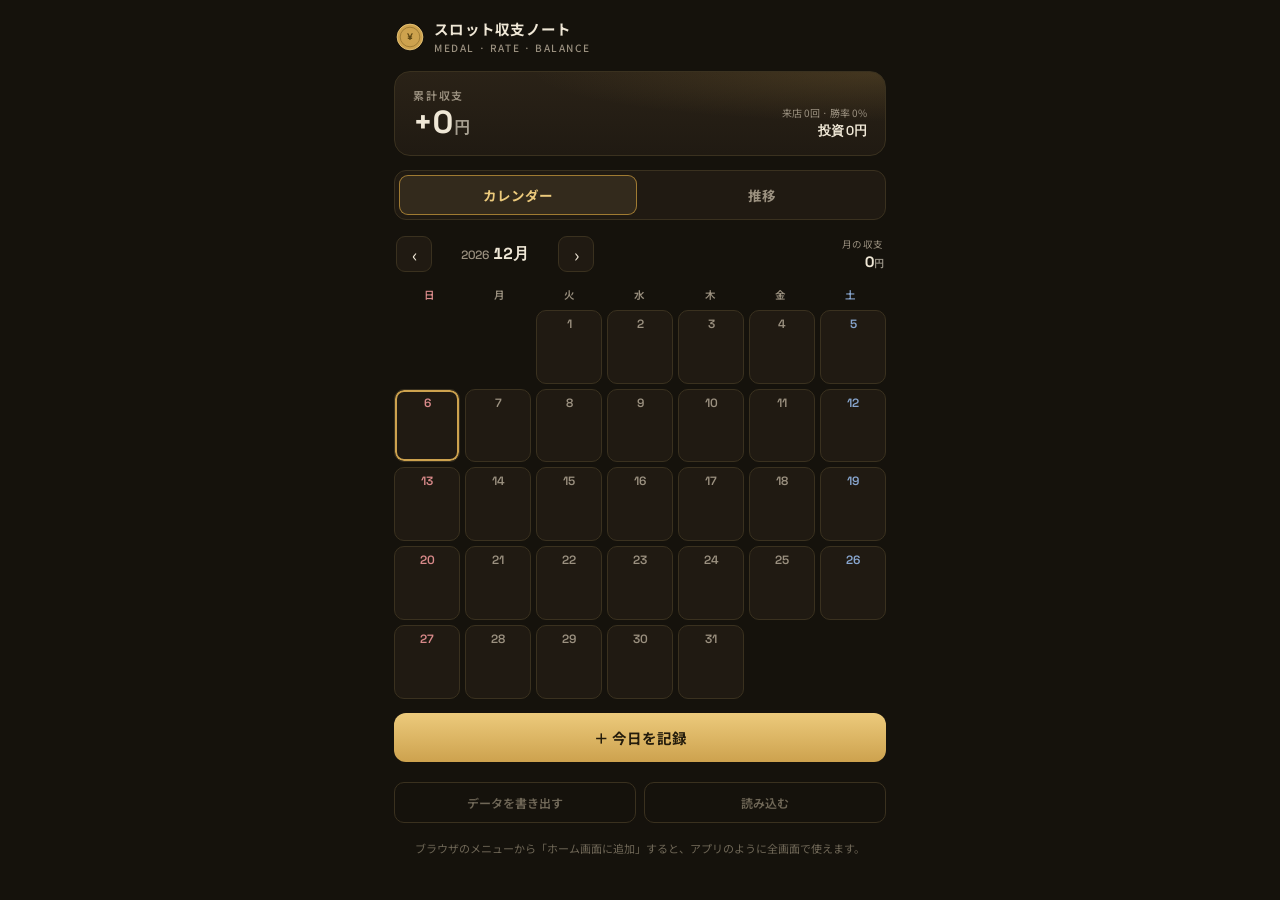
==== index.html @ 26d1fe2f "Rename slot-shushi.html to index.html" ====
<!DOCTYPE html>
<html lang="ja">
<head>
<meta charset="UTF-8">
<meta name="viewport" content="width=device-width, initial-scale=1, viewport-fit=cover">
<meta name="theme-color" content="#15120c">
<meta name="apple-mobile-web-app-capable" content="yes">
<meta name="mobile-web-app-capable" content="yes">
<meta name="apple-mobile-web-app-status-bar-style" content="black-translucent">
<meta name="apple-mobile-web-app-title" content="収支ノート">
<title>スロット収支ノート</title>
<link rel="apple-touch-icon" href="data:image/svg+xml,%3Csvg xmlns='http://www.w3.org/2000/svg' viewBox='0 0 100 100'%3E%3Crect width='100' height='100' rx='22' fill='%2315120c'/%3E%3Ccircle cx='50' cy='50' r='30' fill='%23cda24e' stroke='%23ecca7c' stroke-width='3'/%3E%3Ctext x='50' y='52' text-anchor='middle' dominant-baseline='central' font-family='sans-serif' font-size='30' font-weight='700' fill='%235e4715'%3E%C2%A5%3C/text%3E%3C/svg%3E">
<link rel="manifest" href="data:application/manifest+json,%7B%22name%22%3A%22%E3%82%B9%E3%83%AD%E3%83%83%E3%83%88%E5%8F%8E%E6%94%AF%E3%83%8E%E3%83%BC%E3%83%88%22%2C%22short_name%22%3A%22%E5%8F%8E%E6%94%AF%E3%83%8E%E3%83%BC%E3%83%88%22%2C%22display%22%3A%22standalone%22%2C%22background_color%22%3A%22%2315120c%22%2C%22theme_color%22%3A%22%2315120c%22%2C%22start_url%22%3A%22.%22%7D">
<style>
@import url('https://fonts.googleapis.com/css2?family=Space+Grotesk:wght@400;500;600;700&family=Noto+Sans+JP:wght@400;500;700&display=swap');

*{ box-sizing:border-box; -webkit-tap-highlight-color:transparent; }
:root{
  --bg:#15120c; --panel:#201a12; --panel2:#2a2217; --raised:#332a1c;
  --gold:#cda24e; --gold-bri:#ecca7c; --gold-deep:#a07b32;
  --ink:#efe7d6; --ink-dim:#9b9180; --ink-faint:#6f6757;
  --plus:#73c79b; --plus-bg:rgba(115,199,155,0.13);
  --minus:#e3737e; --minus-bg:rgba(227,115,126,0.12);
  --line:#3a311f;
}
html,body{ margin:0; padding:0; background:var(--bg); }
body{
  color:var(--ink);
  font-family:'Noto Sans JP','Space Grotesk',system-ui,-apple-system,sans-serif;
  -webkit-font-smoothing:antialiased; min-height:100vh;
  min-height:100dvh; overflow-x:hidden;
}
.num{ font-family:'Space Grotesk',system-ui,sans-serif; font-variant-numeric:tabular-nums; letter-spacing:-0.01em; }
.wrap{
  max-width:520px; margin:0 auto;
  padding:calc(18px + env(safe-area-inset-top)) 14px calc(40px + env(safe-area-inset-bottom));
}
.is-plus{ color:var(--plus); } .is-minus{ color:var(--minus); } .is-flat{ color:var(--ink); }
button{ font-family:inherit; }

.head{ display:flex; align-items:center; gap:10px; margin-bottom:16px; padding:0 2px; }
.coin{ width:28px; height:28px; flex:none; }
.title{ font-size:14.5px; font-weight:700; letter-spacing:0.02em; }
.title small{ display:block; font-size:10px; font-weight:500; color:var(--ink-dim); letter-spacing:0.16em; margin-top:1px; }

.warn{ background:var(--minus-bg); border:1px solid var(--minus); border-radius:11px; padding:10px 13px; font-size:11.5px; line-height:1.6; margin-bottom:14px; color:var(--ink); }

.hero{
  position:relative; overflow:hidden;
  background:
    radial-gradient(120% 100% at 100% 0%, rgba(205,162,78,0.16), transparent 60%),
    linear-gradient(180deg, var(--panel2), var(--panel));
  border:1px solid var(--line); border-radius:16px; padding:15px 18px; margin-bottom:14px;
  display:flex; align-items:flex-end; justify-content:space-between; gap:10px;
}
.hero .lab{ font-size:11px; letter-spacing:0.16em; color:var(--ink-dim); font-weight:600; }
.hero .amt{ font-size:32px; font-weight:700; line-height:1.05; margin-top:3px; }
.hero .amt .y{ font-size:16px; font-weight:600; opacity:0.65; margin-left:2px; }
.hero .side{ text-align:right; flex:none; }
.hero .side .k{ font-size:10px; color:var(--ink-dim); }
.hero .side .v{ font-size:13px; font-weight:600; margin-top:2px; color:var(--ink); }

.tabs{ display:flex; gap:6px; background:var(--panel); border:1px solid var(--line); border-radius:12px; padding:4px; margin-bottom:16px; }
.tab{ flex:1; border:none; background:transparent; color:var(--ink-dim); border-radius:9px; padding:10px; font-size:13.5px; font-weight:700; cursor:pointer; transition:all .14s; }
.tab.on{ background:var(--raised); color:var(--gold-bri); box-shadow:inset 0 0 0 1px var(--gold-deep); }

.mnav{ display:flex; align-items:center; justify-content:space-between; margin-bottom:12px; padding:0 2px; }
.mnav .nav{ display:flex; align-items:center; gap:4px; }
.mnav .navbtn{ width:36px; height:36px; border-radius:9px; border:1px solid var(--line); background:var(--panel); color:var(--ink); font-size:18px; cursor:pointer; display:flex; align-items:center; justify-content:center; }
.mnav .navbtn:active{ background:var(--raised); }
.mnav .ym{ font-size:16px; font-weight:700; min-width:118px; text-align:center; }
.mnav .ym .yy{ font-size:12px; color:var(--ink-dim); font-weight:500; margin-right:5px; }
.mnav .msum{ text-align:right; }
.mnav .msum .k{ font-size:9.5px; color:var(--ink-dim); letter-spacing:0.06em; }
.mnav .msum .v{ font-size:15px; font-weight:700; margin-top:1px; }

.wd{ display:grid; grid-template-columns:repeat(7,1fr); margin-bottom:5px; }
.wd span{ text-align:center; font-size:10.5px; font-weight:600; color:var(--ink-dim); padding:3px 0; }
.wd span.sun{ color:#d98a8a; } .wd span.sat{ color:#88a6cf; }
.cal{ display:grid; grid-template-columns:repeat(7,1fr); gap:5px; }
.cell{
  aspect-ratio:1/1.12; border:1px solid var(--line); border-radius:10px; background:var(--panel);
  display:flex; flex-direction:column; align-items:center; padding:5px 2px 3px; cursor:pointer;
  position:relative; overflow:hidden; transition:transform .06s;
}
.cell:active{ transform:scale(0.95); }
.cell.empty{ border:none; background:transparent; pointer-events:none; }
.cell.pos{ background:var(--plus-bg); border-color:rgba(115,199,155,0.3); }
.cell.neg{ background:var(--minus-bg); border-color:rgba(227,115,126,0.3); }
.cell.today{ box-shadow:inset 0 0 0 2px var(--gold); }
.cd{ font-size:12px; font-weight:600; color:var(--ink-dim); font-family:'Space Grotesk',sans-serif; }
.cell.pos .cd, .cell.neg .cd{ color:var(--ink); }
.cd.dow0{ color:#d98a8a; } .cd.dow6{ color:#88a6cf; }
.camt{ margin-top:auto; font-size:11.5px; font-weight:700; font-family:'Space Grotesk',sans-serif; font-variant-numeric:tabular-nums; line-height:1; padding-bottom:1px; }
.camt.pos{ color:var(--plus); } .camt.neg{ color:var(--minus); }
.dots{ position:absolute; top:4px; right:5px; font-size:8.5px; font-weight:700; color:var(--gold); background:var(--raised); border-radius:5px; padding:0 3px; line-height:14px; }

.bigbtn{ width:100%; margin-top:14px; border:none; border-radius:12px; padding:14px; font-size:14.5px; font-weight:700; cursor:pointer; background:linear-gradient(180deg,var(--gold-bri),var(--gold)); color:#241c0c; }
.bigbtn:active{ filter:brightness(0.95); }

.stats{ display:grid; grid-template-columns:repeat(4,1fr); gap:7px; margin-bottom:18px; }
.stat{ background:var(--panel); border:1px solid var(--line); border-radius:11px; padding:10px 6px; text-align:center; }
.stat .k{ font-size:9.5px; color:var(--ink-dim); }
.stat .v{ font-size:16px; font-weight:700; margin-top:4px; } .stat .v .u{ font-size:10px; color:var(--ink-faint); margin-left:1px; }
.card{ background:var(--panel); border:1px solid var(--line); border-radius:14px; padding:15px 14px; margin-bottom:14px; }
.card h3{ font-size:12.5px; font-weight:700; margin:0 0 12px; letter-spacing:0.02em; }
.chart{ width:100%; display:block; }
.blank{ text-align:center; color:var(--ink-faint); font-size:12px; padding:24px 0; }

.foot{ margin-top:20px; display:flex; gap:8px; }
.foot button{ flex:1; background:transparent; border:1px solid var(--line); color:var(--ink-faint); border-radius:10px; padding:11px; font-size:12px; font-weight:600; cursor:pointer; }
.foot button:active{ background:var(--panel); }
.tip{ text-align:center; font-size:11px; color:var(--ink-faint); margin-top:16px; line-height:1.7; }

.modal-bg{ position:fixed; inset:0; background:rgba(8,6,3,0.62); -webkit-backdrop-filter:blur(2px); backdrop-filter:blur(2px); display:flex; align-items:flex-end; justify-content:center; z-index:40; animation:fade .15s ease; }
.modal{
  width:100%; max-width:520px; max-height:92vh; max-height:92dvh; overflow-y:auto;
  background:var(--bg); border:1px solid var(--line); border-bottom:none; border-radius:20px 20px 0 0;
  padding:18px 16px calc(28px + env(safe-area-inset-bottom)); animation:slideup .22s cubic-bezier(.2,.8,.2,1);
  -webkit-overflow-scrolling:touch;
}
@keyframes fade{ from{opacity:0} to{opacity:1} }
@keyframes slideup{ from{transform:translateY(26px)} to{transform:translateY(0)} }
.mhead{ display:flex; align-items:center; justify-content:space-between; margin-bottom:14px; }
.mhead .dt{ font-size:18px; font-weight:700; }
.mhead .dt .w{ font-size:13px; color:var(--ink-dim); margin-left:6px; font-weight:500; }
.mhead .dt .dp{ font-size:13px; font-weight:700; margin-left:10px; }
.mhead .x{ width:34px; height:34px; border-radius:9px; border:1px solid var(--line); background:transparent; color:var(--ink-dim); font-size:19px; cursor:pointer; }
.mhead .x:active{ background:var(--panel); }

.daylist{ display:flex; flex-direction:column; gap:7px; margin-bottom:14px; }
.di{ display:flex; align-items:center; gap:11px; background:var(--panel); border:1px solid var(--line); border-radius:11px; padding:10px 13px; }
.di.editing{ border-color:var(--gold); box-shadow:0 0 0 2px rgba(205,162,78,0.14); }
.di .mid{ flex:1; min-width:0; cursor:pointer; }
.di .shop{ font-size:13.5px; font-weight:600; white-space:nowrap; overflow:hidden; text-overflow:ellipsis; }
.di .shop .nn{ color:var(--ink-faint); font-weight:500; }
.di .shop .rl{ font-size:10px; color:var(--ink-faint); font-weight:500; }
.di .sub{ font-size:10.5px; color:var(--ink-dim); margin-top:2px; font-variant-numeric:tabular-nums; }
.di .sub b{ color:var(--ink); }
.di .amt{ font-size:15px; font-weight:700; flex:none; }
.di .del{ width:30px; height:30px; border-radius:7px; border:1px solid var(--line); background:transparent; color:var(--ink-faint); font-size:15px; cursor:pointer; flex:none; }
.di .del:active{ background:var(--panel); }

.fhead{ font-size:12px; font-weight:700; color:var(--ink-dim); margin:2px 2px 10px; letter-spacing:0.03em; }
.row{ display:flex; gap:9px; margin-bottom:11px; }
.field{ flex:1; min-width:0; }
.field label{ display:block; font-size:11px; color:var(--ink-dim); margin-bottom:5px; font-weight:500; }
.field label em{ font-style:normal; color:var(--gold); font-size:9.5px; font-weight:700; margin-left:5px; padding:1px 5px; border:1px solid var(--gold-deep); border-radius:5px; vertical-align:1px; }
.inp{ width:100%; background:var(--panel); border:1px solid var(--line); border-radius:10px; color:var(--ink); padding:12px; font-size:16px; font-weight:600; font-family:'Space Grotesk',sans-serif; font-variant-numeric:tabular-nums; outline:none; transition:border-color .15s, box-shadow .15s; }
.inp::placeholder{ color:var(--ink-faint); font-weight:500; }
.inp:focus{ border-color:var(--gold); box-shadow:0 0 0 3px rgba(205,162,78,0.14); }
.inp.text{ font-family:'Noto Sans JP',sans-serif; font-size:16px; }
.suffix{ position:relative; }
.suffix .s{ position:absolute; right:12px; top:50%; transform:translateY(-50%); font-size:12px; color:var(--ink-faint); pointer-events:none; font-weight:500; }
.suffix .inp{ padding-right:32px; }

.rates{ display:flex; flex-wrap:wrap; gap:6px; }
.chip{ border:1px solid var(--line); background:var(--panel); color:var(--ink-dim); border-radius:999px; padding:8px 13px; font-size:13px; font-weight:600; cursor:pointer; transition:all .12s; }
.chip:active{ background:var(--raised); }
.chip.on{ background:var(--gold); border-color:var(--gold); color:#241c0c; }
.chip.custom{ display:flex; align-items:center; gap:4px; padding:4px 7px 4px 12px; }
.chip.custom input{ width:40px; background:transparent; border:none; outline:none; color:inherit; font-size:13px; font-weight:700; text-align:right; font-family:'Space Grotesk',sans-serif; }
.chip.custom.on input{ color:#241c0c; }
.chip.custom input::placeholder{ color:var(--ink-faint); }

.preview{ margin-top:13px; padding:13px 14px; border-radius:12px; background:linear-gradient(180deg, var(--raised), var(--panel2)); border:1px solid var(--line); display:flex; align-items:center; justify-content:space-between; gap:10px; }
.preview .pk{ font-size:11px; color:var(--ink-dim); }
.preview .calc{ font-size:10.5px; color:var(--ink-faint); margin-top:3px; font-variant-numeric:tabular-nums; }
.preview .pv{ font-size:24px; font-weight:700; flex:none; } .preview .pv .y{ font-size:12px; opacity:.6; margin-left:2px; }

.save{ width:100%; margin-top:13px; border:none; border-radius:11px; padding:14px; font-size:14.5px; font-weight:700; cursor:pointer; background:linear-gradient(180deg,var(--gold-bri),var(--gold)); color:#241c0c; }
.save:active{ filter:brightness(0.95); }
.cancel{ width:100%; margin-top:8px; border:1px solid var(--line); border-radius:11px; padding:12px; font-size:13px; font-weight:600; cursor:pointer; background:transparent; color:var(--ink-dim); }

.toast{ position:fixed; left:50%; bottom:calc(26px + env(safe-area-inset-bottom)); transform:translateX(-50%); background:var(--raised); border:1px solid var(--gold-deep); color:var(--ink); padding:11px 20px; border-radius:999px; font-size:13px; font-weight:600; box-shadow:0 8px 30px rgba(0,0,0,0.4); z-index:60; animation:fade .2s ease; }

@media (prefers-reduced-motion: reduce){ *{ animation:none !important; transition:none !important; } }
</style>
</head>
<body>
<div class="wrap">
  <div class="head">
    <svg class="coin" viewBox="0 0 100 100" fill="none" aria-hidden="true">
      <circle cx="50" cy="50" r="46" fill="#cda24e" stroke="#ecca7c" stroke-width="3"/>
      <circle cx="50" cy="50" r="35" fill="none" stroke="#8f6e2c" stroke-width="2.5"/>
      <text x="50" y="50" text-anchor="middle" dominant-baseline="central" font-family="'Space Grotesk',sans-serif" font-size="34" font-weight="700" fill="#5e4715">¥</text>
    </svg>
    <div class="title">スロット収支ノート<small>MEDAL · RATE · BALANCE</small></div>
  </div>
  <div id="app"></div>
</div>
<input id="importer" type="file" accept="application/json" style="display:none">
<div id="modal-root"></div>
<div id="toast-root"></div>

<script>
"use strict";
// ===== 定数 =====
var RATE_PRESETS = [
  { label:"等価", per100:5 }, { label:"5.6枚", per100:5.6 }, { label:"5.8枚", per100:5.8 },
  { label:"6枚", per100:6 }, { label:"6.5枚", per100:6.5 }, { label:"7枚", per100:7 }
];
var SAVE_UNIT = 20;
var WD = ["日","月","火","水","木","金","土"];

// ===== ヘルパー =====
function unitPrice(p){ return 100 / p; }
function pad(n){ return String(n).padStart(2,"0"); }
function yen(n){ return Math.round(n).toLocaleString("ja-JP"); }
function signedYen(n){ return (n>0?"+":n<0?"−":"") + yen(Math.abs(n)); }
function todayStr(){ var d=new Date(); return d.getFullYear()+"-"+pad(d.getMonth()+1)+"-"+pad(d.getDate()); }
function esc(s){ return String(s).replace(/[&<>"]/g, function(c){ return {"&":"&amp;","<":"&lt;",">":"&gt;",'"':"&quot;"}[c]; }); }
function compact(n){
  if(!n) return "";
  var a=Math.abs(n), sign=n>0?"+":"−";
  if(a>=10000){ var v=a/10000; return sign + (v>=10?Math.round(v):(v.toFixed(1).replace(/\.0$/,""))) + "万"; }
  return sign + a;
}
function endTotal(s){
  if(s.cashOutMedals===undefined && s.saveMedals===undefined && s.endMedals!==undefined) return Number(s.endMedals||0);
  return Number(s.cashOutMedals||0) + Number(s.saveMedals||0);
}
function sessionProfit(s){
  var u=unitPrice(Number(s.per100)||5), start=Number(s.startMedals||0), cash=Number(s.cashIn||0);
  if(s.cashOutMedals===undefined && s.saveMedals===undefined && s.endMedals!==undefined){
    return (Number(s.endMedals||0)-start)*u - cash;
  }
  return Number(s.cashOutMedals||0)*u + Number(s.saveMedals||0)*SAVE_UNIT - start*SAVE_UNIT - cash;
}
function buildCalendar(y,m){
  var startDow=new Date(y,m,1).getDay(), days=new Date(y,m+1,0).getDate(), c=[];
  for(var i=0;i<startDow;i++) c.push(null);
  for(var d=1;d<=days;d++) c.push(d);
  while(c.length%7!==0) c.push(null);
  return c;
}
function cls(n){ return n>0?"is-plus":n<0?"is-minus":"is-flat"; }

// ===== ストレージ =====
var STORE_OK = (function(){ try{ localStorage.setItem("__t","1"); localStorage.removeItem("__t"); return true; }catch(e){ return false; } })();
function loadSessions(){ try{ var r=localStorage.getItem("sessions"); return r?JSON.parse(r):[]; }catch(e){ return []; } }
function saveSessions(){ if(!STORE_OK) return; try{ localStorage.setItem("sessions", JSON.stringify(state.sessions)); }catch(e){} }
function loadRate(){ try{ var r=localStorage.getItem("lastRate"); return r?Number(r):5; }catch(e){ return 5; } }
function saveRate(p){ if(!STORE_OK) return; try{ localStorage.setItem("lastRate", String(p)); }catch(e){} }

// ===== 状態 =====
var now = new Date();
var state = {
  sessions: loadSessions(),
  tab: "calendar",
  viewYear: now.getFullYear(),
  viewMonth: now.getMonth(),
  defaultRate: loadRate(),
  selectedDate: null,
  form: null
};
function blankForm(date, per100){
  return { id:null, date:date, shop:"", startMedals:"", cashIn:"", cashOutMedals:"", saveMedals:"", per100:per100, customRate:"" };
}

// ===== 集計 =====
function byDate(){
  var m={}; state.sessions.forEach(function(s){ (m[s.date]=m[s.date]||[]).push(s); }); return m;
}
function computeStats(){
  var profit=0, cash=0, dayMap={};
  state.sessions.forEach(function(s){ var p=sessionProfit(s); profit+=p; cash+=Number(s.cashIn||0); dayMap[s.date]=(dayMap[s.date]||0)+p; });
  var days=Object.keys(dayMap).map(function(k){ return dayMap[k]; });
  var wins=days.filter(function(v){ return v>0; }).length;
  return { profit:profit, cash:cash, played:days.length, wins:wins, winRate:days.length?Math.round(wins/days.length*100):0 };
}

// ===== フォーム計算 =====
function activePer100(){ return state.form.per100==="custom" ? (Number(state.form.customRate)||0) : Number(state.form.per100); }
function formProfit(){
  var p=activePer100(); if(p<=0) return 0;
  var u=unitPrice(p), f=state.form;
  return Number(f.cashOutMedals||0)*u + Number(f.saveMedals||0)*SAVE_UNIT - Number(f.startMedals||0)*SAVE_UNIT - Number(f.cashIn||0);
}

// ===== レンダリング =====
var app = document.getElementById("app");
var modalRoot = document.getElementById("modal-root");

function render(){
  var st = computeStats();
  var h = "";
  if(!STORE_OK){
    h += '<div class="warn">この開き方ではデータが端末に保存されません。記録を残すには、後述の「データを書き出す」でバックアップするか、URL形式で開いてください。</div>';
  }
  // ヒーロー
  h += '<div class="hero"><div>'
    + '<div class="lab">累計収支</div>'
    + '<div class="amt num '+cls(st.profit)+'">'+(st.profit>=0?"+":"−")+yen(Math.abs(st.profit))+'<span class="y">円</span></div>'
    + '</div><div class="side">'
    + '<div class="k">来店 '+st.played+'回 · 勝率 '+st.winRate+'%</div>'
    + '<div class="v num">投資 '+yen(st.cash)+'円</div>'
    + '</div></div>';
  // タブ
  h += '<div class="tabs">'
    + '<button class="tab '+(state.tab==="calendar"?"on":"")+'" data-act="tab" data-tab="calendar">カレンダー</button>'
    + '<button class="tab '+(state.tab==="trend"?"on":"")+'" data-act="tab" data-tab="trend">推移</button>'
    + '</div>';
  h += state.tab==="calendar" ? renderCalendar() : renderTrend(st);
  app.innerHTML = h;
  if(state.tab==="trend") drawCharts();
}

function renderCalendar(){
  var bd=byDate(), cells=buildCalendar(state.viewYear, state.viewMonth);
  var prefix=state.viewYear+"-"+pad(state.viewMonth+1);
  var monthProfit=0;
  state.sessions.forEach(function(s){ if(s.date && s.date.indexOf(prefix)===0) monthProfit+=sessionProfit(s); });
  var today=todayStr();

  var h='<div class="mnav"><div class="nav">'
    + '<button class="navbtn" data-act="prev">‹</button>'
    + '<div class="ym num"><span class="yy">'+state.viewYear+'</span>'+(state.viewMonth+1)+'月</div>'
    + '<button class="navbtn" data-act="next">›</button>'
    + '</div><div class="msum"><div class="k">月の収支</div>'
    + '<div class="v num '+cls(monthProfit)+'">'+signedYen(monthProfit)+'<span style="font-size:10px;opacity:.6">円</span></div>'
    + '</div></div>';

  h+='<div class="wd">';
  for(var i=0;i<7;i++) h+='<span class="'+(i===0?"sun":i===6?"sat":"")+'">'+WD[i]+'</span>';
  h+='</div><div class="cal">';

  cells.forEach(function(d,idx){
    if(d===null){ h+='<div class="cell empty"></div>'; return; }
    var key=state.viewYear+"-"+pad(state.viewMonth+1)+"-"+pad(d);
    var list=bd[key]||[], p=0;
    list.forEach(function(s){ p+=sessionProfit(s); });
    var has=list.length>0, tone=has?(p>0?"pos":p<0?"neg":""):"", dow=idx%7;
    h+='<button class="cell '+tone+(key===today?" today":"")+'" data-act="day" data-date="'+key+'">'
      + '<span class="cd dow'+dow+'">'+d+'</span>'
      + (has?'<span class="camt '+(p>0?"pos":p<0?"neg":"")+'">'+compact(p)+'</span>':'')
      + (list.length>1?'<span class="dots">'+list.length+'</span>':'')
      + '</button>';
  });
  h+='</div>';
  h+='<button class="bigbtn" data-act="today">＋ 今日を記録</button>';
  h+='<div class="foot">'
    + '<button data-act="export">データを書き出す</button>'
    + '<button data-act="import">読み込む</button>'
    + '</div>';
  h+='<div class="tip">ブラウザのメニューから「ホーム画面に追加」すると、アプリのように全画面で使えます。</div>';
  return h;
}

function renderTrend(st){
  var h='<div class="stats">'
    + '<div class="stat"><div class="k">来店</div><div class="v num">'+st.played+'<span class="u">回</span></div></div>'
    + '<div class="stat"><div class="k">勝ち</div><div class="v num">'+st.wins+'<span class="u">回</span></div></div>'
    + '<div class="stat"><div class="k">勝率</div><div class="v num">'+st.winRate+'<span class="u">%</span></div></div>'
    + '<div class="stat"><div class="k">投資</div><div class="v num" style="font-size:13px">'+yen(st.cash)+'</div></div>'
    + '</div>';
  h+='<div class="card"><h3>累計収支の推移</h3><div id="trendChart"></div></div>';
  h+='<div class="card"><h3>月別の収支</h3><div id="monthlyChart"></div></div>';
  return h;
}

// ===== チャート描画 =====
function drawCharts(){
  // 累計推移
  var sorted = state.sessions.slice().sort(function(a,b){ return a.date<b.date?-1:a.date>b.date?1:a.id-b.id; });
  var cum=0, pts=sorted.map(function(s){ cum+=sessionProfit(s); return cum; });
  var tc=document.getElementById("trendChart");
  if(pts.length<1){ tc.innerHTML='<div class="blank">記録するとここに推移が表示されます</div>'; }
  else{
    var W=480,H=150,padX=8,padY=14, data=pts.length===1?[0,pts[0]]:pts;
    var min=Math.min.apply(null,[0].concat(data)), max=Math.max.apply(null,[0].concat(data)), span=(max-min)||1;
    var X=function(i){ return padX+(i/((data.length-1)||1))*(W-padX*2); };
    var Y=function(v){ return padY+(1-(v-min)/span)*(H-padY*2); };
    var zeroY=Y(0), line="";
    data.forEach(function(v,i){ line+=(i===0?"M":"L")+X(i).toFixed(1)+","+Y(v).toFixed(1)+" "; });
    var area=line+"L"+X(data.length-1).toFixed(1)+","+zeroY.toFixed(1)+" L"+X(0).toFixed(1)+","+zeroY.toFixed(1)+" Z";
    var pos=data[data.length-1]>=0, col=pos?"var(--plus)":"var(--minus)";
    tc.innerHTML='<svg class="chart" viewBox="0 0 '+W+' '+H+'" preserveAspectRatio="none" style="height:150px">'
      + '<defs><linearGradient id="tg" x1="0" y1="0" x2="0" y2="1">'
      + '<stop offset="0%" stop-color="'+col+'" stop-opacity="0.28"/><stop offset="100%" stop-color="'+col+'" stop-opacity="0"/></linearGradient></defs>'
      + '<line x1="'+padX+'" y1="'+zeroY+'" x2="'+(W-padX)+'" y2="'+zeroY+'" stroke="var(--line)" stroke-width="1" stroke-dasharray="3 3" vector-effect="non-scaling-stroke"/>'
      + '<path d="'+area+'" fill="url(#tg)"/>'
      + '<path d="'+line+'" fill="none" stroke="'+col+'" stroke-width="2.5" stroke-linejoin="round" stroke-linecap="round" vector-effect="non-scaling-stroke"/>'
      + '</svg>';
  }
  // 月別
  var mm={}; state.sessions.forEach(function(s){ var k=s.date?s.date.slice(0,7):null; if(k) mm[k]=(mm[k]||0)+sessionProfit(s); });
  var months=Object.keys(mm).sort().slice(-6).map(function(k){ return [k,mm[k]]; });
  var mc=document.getElementById("monthlyChart");
  if(months.length<1){ mc.innerHTML='<div class="blank">記録するとここに月別収支が表示されます</div>'; return; }
  var mx=Math.max.apply(null,[1].concat(months.map(function(p){ return Math.abs(p[1]); })));
  var mh='<div style="display:flex;align-items:stretch;gap:8px;height:160px">';
  months.forEach(function(p){
    var v=p[1], ratio=Math.abs(v)/mx, isPos=v>=0;
    var bar = isPos
      ? '<div style="height:'+(ratio*50)+'%;margin-bottom:50%;background:linear-gradient(180deg,var(--plus),rgba(115,199,155,0.5));border-radius:4px 4px 0 0"></div>'
      : '<div style="height:'+(ratio*50)+'%;margin-top:50%;background:linear-gradient(180deg,rgba(227,115,126,0.5),var(--minus));border-radius:0 0 4px 4px"></div>';
    mh+='<div style="flex:1;display:flex;flex-direction:column">'
      + '<div style="flex:1;display:flex;flex-direction:column;justify-content:flex-end;position:relative">'
      + '<div style="position:absolute;bottom:50%;left:0;right:0;border-top:1px dashed var(--line)"></div>'+bar+'</div>'
      + '<div class="num" style="text-align:center;margin-top:6px">'
      + '<div style="font-size:10.5px;font-weight:700;color:'+(isPos?"var(--plus)":"var(--minus)")+'">'+compact(v)+'</div>'
      + '<div style="font-size:9.5px;color:var(--ink-dim);margin-top:2px">'+Number(p[0].slice(5,7))+'月</div>'
      + '</div></div>';
  });
  mh+='</div>';
  mc.innerHTML=mh;
}

// ===== モーダル =====
function openDay(dateKey){
  state.selectedDate=dateKey;
  state.form=blankForm(dateKey, state.defaultRate);
  renderModal();
}
function closeModal(){ state.selectedDate=null; modalRoot.innerHTML=""; }

function renderModal(){
  var date=state.selectedDate;
  var bd=byDate(), list=bd[date]||[], dayP=0;
  list.forEach(function(s){ dayP+=sessionProfit(s); });
  var wd=WD[new Date(Number(date.slice(0,4)),Number(date.slice(5,7))-1,Number(date.slice(8,10))).getDay()];

  var h='<div class="modal-bg" data-act="bg"><div class="modal" data-stop="1">';
  h+='<div class="mhead"><div class="dt num">'+Number(date.slice(5,7))+'月'+Number(date.slice(8,10))+'日'
    + '<span class="w">('+wd+')</span>'
    + (list.length>0?'<span class="dp '+cls(dayP)+'">'+signedYen(dayP)+'円</span>':'')
    + '</div><button class="x" data-act="close">×</button></div>';
  h+='<div id="daylist"></div>';
  h+='<div id="formArea"></div>';
  h+='</div></div>';
  modalRoot.innerHTML=h;
  renderDayList();
  renderForm();
}

function renderDayList(){
  var el=document.getElementById("daylist"); if(!el) return;
  var bd=byDate(), list=bd[state.selectedDate]||[];
  if(list.length===0){ el.innerHTML=""; return; }
  var h='<div class="daylist">';
  list.forEach(function(s){
    var p=sessionProfit(s), diff=endTotal(s)-Number(s.startMedals||0);
    var rl=(RATE_PRESETS.filter(function(r){ return r.per100===s.per100; })[0]||{label:s.per100+"枚"}).label;
    h+='<div class="di '+(state.form.id===s.id?"editing":"")+'">'
      + '<div class="mid" data-act="edit" data-id="'+s.id+'">'
      + '<div class="shop">'+(s.shop?esc(s.shop):'<span class="nn">店名なし</span>')+' <span class="rl">'+esc(rl)+'</span></div>'
      + '<div class="sub">差引 <b class="'+cls(diff)+'">'+(diff>=0?"+":"−")+yen(Math.abs(diff))+'枚</b>'
      + (Number(s.saveMedals)>0?' · 貯玉 <b>'+yen(s.saveMedals)+'枚</b>':'')
      + (Number(s.cashIn)>0?' · 現金 <b>'+yen(s.cashIn)+'円</b>':'')
      + '</div></div>'
      + '<div class="amt num '+cls(p)+'">'+signedYen(p)+'</div>'
      + '<button class="del" data-act="del" data-id="'+s.id+'">×</button>'
      + '</div>';
  });
  h+='</div>';
  el.innerHTML=h;
}

function renderForm(){
  var el=document.getElementById("formArea"); if(!el) return;
  var f=state.form, bd=byDate(), hasList=(bd[state.selectedDate]||[]).length>0;
  var headTxt=f.id?"記録を編集":(hasList?"この日にもう一件追加":"記録を追加");

  var chips="";
  RATE_PRESETS.forEach(function(r){
    chips+='<button type="button" class="chip '+(f.per100===r.per100?"on":"")+'" data-act="rate" data-rate="'+r.per100+'">'+r.label+'</button>';
  });
  chips+='<div class="chip custom '+(f.per100==="custom"?"on":"")+'" data-act="rate-custom">'
    + '<input type="number" inputmode="decimal" placeholder="?.?" value="'+esc(f.customRate)+'" data-field="customRate"><span>枚</span></div>';

  var h='<div class="fhead">'+headTxt+'</div>'
    + '<div class="row"><div class="field"><label>店名・機種（任意）</label>'
    + '<input class="inp text" type="text" placeholder="例：◯◯ホール" value="'+esc(f.shop)+'" data-field="shop"></div></div>'
    + '<div class="row">'
    + '<div class="field"><label>開始持ち玉（下ろした貯玉）</label><div class="suffix"><input class="inp" type="number" inputmode="numeric" placeholder="0" value="'+esc(f.startMedals)+'" data-field="startMedals"><span class="s">枚</span></div></div>'
    + '<div class="field"><label>追加の現金投資</label><div class="suffix"><input class="inp" type="number" inputmode="numeric" placeholder="0" value="'+esc(f.cashIn)+'" data-field="cashIn"><span class="s">円</span></div></div>'
    + '</div>'
    + '<div class="row">'
    + '<div class="field"><label>換金した枚数 <em>交換率</em></label><div class="suffix"><input class="inp" type="number" inputmode="numeric" placeholder="0" value="'+esc(f.cashOutMedals)+'" data-field="cashOutMedals"><span class="s">枚</span></div></div>'
    + '<div class="field"><label>貯玉に戻した枚数 <em>等価</em></label><div class="suffix"><input class="inp" type="number" inputmode="numeric" placeholder="0" value="'+esc(f.saveMedals)+'" data-field="saveMedals"><span class="s">枚</span></div></div>'
    + '</div>'
    + '<div class="field" style="margin-bottom:2px"><label>交換率</label><div class="rates">'+chips+'</div></div>'
    + '<div class="preview"><div><div class="pk">この記録の収支</div><div class="calc" id="calcTxt"></div></div>'
    + '<div class="pv num" id="pvVal"></div></div>'
    + '<button class="save" data-act="save">'+(f.id?"更新する":"記録する")+'</button>'
    + (f.id?'<button class="cancel" data-act="cancel">編集をやめる</button>':'');
  el.innerHTML=h;
  updatePreview();
}

function updatePreview(){
  var calc=document.getElementById("calcTxt"), pv=document.getElementById("pvVal");
  if(!calc||!pv) return;
  var p=activePer100(), f=state.form;
  if(p>0){
    var u=unitPrice(p);
    calc.textContent="換金"+Number(f.cashOutMedals||0)+"枚×"+u.toFixed(1)+" ＋ 貯玉"+Number(f.saveMedals||0)+"枚×20 − 元手"+Number(f.startMedals||0)+"枚×20 − 現金"+yen(Number(f.cashIn||0));
    var prof=formProfit();
    pv.className="pv num "+cls(prof);
    pv.innerHTML=signedYen(prof)+'<span class="y">円</span>';
  } else {
    calc.textContent="交換率を入力してください";
    pv.className="pv num is-flat"; pv.innerHTML='—<span class="y">円</span>';
  }
}
function updateChips(){
  var chips=document.querySelectorAll("#formArea .chip");
  chips.forEach(function(c){
    var on=false;
    if(c.classList.contains("custom")) on=state.form.per100==="custom";
    else on=String(state.form.per100)===c.getAttribute("data-rate");
    c.classList.toggle("on", on);
  });
}

// ===== アクション =====
function setRate(per100){
  state.form.per100=per100;
  if(per100!=="custom"){ state.defaultRate=per100; saveRate(per100); }
  updateChips(); updatePreview();
}
function doSave(){
  var p=activePer100(); var f=state.form;
  if(p<=0){ toast("交換率を入力してください"); return; }
  if(f.cashOutMedals===""&&f.saveMedals===""&&f.startMedals===""&&f.cashIn===""){ toast("枚数か金額を入力してください"); return; }
  var rec={ id:f.id||Date.now(), date:f.date, shop:(f.shop||"").trim(),
    startMedals:Number(f.startMedals||0), cashIn:Number(f.cashIn||0),
    cashOutMedals:Number(f.cashOutMedals||0), saveMedals:Number(f.saveMedals||0), per100:p };
  if(f.id){ state.sessions=state.sessions.map(function(s){ return s.id===f.id?rec:s; }); }
  else{ state.sessions.push(rec); }
  saveSessions();
  toast(f.id?"更新しました":"記録しました");
  state.form=blankForm(state.selectedDate, state.defaultRate);
  renderDayList(); renderForm(); render();
}
function editSession(id){
  var s=state.sessions.filter(function(x){ return x.id===id; })[0]; if(!s) return;
  var isPreset=RATE_PRESETS.some(function(r){ return r.per100===s.per100; });
  var legacy=s.cashOutMedals===undefined&&s.saveMedals===undefined&&s.endMedals!==undefined;
  state.form={ id:s.id, date:s.date, shop:s.shop||"",
    startMedals:String(s.startMedals||""), cashIn:String(s.cashIn||""),
    cashOutMedals:String(legacy?(s.endMedals||""):(s.cashOutMedals||"")),
    saveMedals:String(legacy?"":(s.saveMedals||"")),
    per100:isPreset?s.per100:"custom", customRate:isPreset?"":String(s.per100) };
  renderDayList(); renderForm();
  document.querySelector(".modal").scrollTo({top:document.getElementById("formArea").offsetTop-60,behavior:"smooth"});
}
function removeSession(id){
  state.sessions=state.sessions.filter(function(s){ return s.id!==id; });
  saveSessions();
  if(state.form.id===id) state.form=blankForm(state.selectedDate, state.defaultRate);
  renderDayList(); renderForm(); render();
}
function cancelEdit(){ state.form=blankForm(state.selectedDate, state.defaultRate); renderDayList(); renderForm(); }

function exportData(){
  var blob=new Blob([JSON.stringify(state.sessions,null,2)],{type:"application/json"});
  var url=URL.createObjectURL(blob), a=document.createElement("a");
  a.href=url; a.download="slot-shushi-"+todayStr()+".json"; document.body.appendChild(a); a.click();
  document.body.removeChild(a); URL.revokeObjectURL(url);
}
function importData(e){
  var file=e.target.files&&e.target.files[0]; if(!file) return;
  var reader=new FileReader();
  reader.onload=function(){
    try{ var arr=JSON.parse(reader.result); if(Array.isArray(arr)){ state.sessions=arr; saveSessions(); render(); toast("読み込みました"); } }
    catch(err){ toast("ファイルを読めませんでした"); }
  };
  reader.readAsText(file); e.target.value="";
}

var toastTimer=null;
function toast(msg){
  var r=document.getElementById("toast-root");
  r.innerHTML='<div class="toast">'+esc(msg)+'</div>';
  clearTimeout(toastTimer);
  toastTimer=setTimeout(function(){ r.innerHTML=""; }, 1800);
}

// ===== イベント =====
app.addEventListener("click", function(e){
  var t=e.target.closest("[data-act]"); if(!t) return;
  var act=t.getAttribute("data-act");
  if(act==="tab"){ state.tab=t.getAttribute("data-tab"); render(); }
  else if(act==="prev"){ if(--state.viewMonth<0){ state.viewMonth=11; state.viewYear--; } render(); }
  else if(act==="next"){ if(++state.viewMonth>11){ state.viewMonth=0; state.viewYear++; } render(); }
  else if(act==="day"){ openDay(t.getAttribute("data-date")); }
  else if(act==="today"){ state.viewYear=now.getFullYear(); state.viewMonth=now.getMonth(); render(); openDay(todayStr()); }
  else if(act==="export"){ exportData(); }
  else if(act==="import"){ document.getElementById("importer").click(); }
});
document.getElementById("importer").addEventListener("change", importData);

modalRoot.addEventListener("click", function(e){
  var t=e.target.closest("[data-act]");
  if(t){
    var act=t.getAttribute("data-act");
    if(act==="close"){ closeModal(); }
    else if(act==="bg" && e.target===t){ closeModal(); }
    else if(act==="rate"){ setRate(Number(t.getAttribute("data-rate"))); }
    else if(act==="rate-custom"){ setRate("custom"); var ci=t.querySelector("input"); if(ci) ci.focus(); }
    else if(act==="save"){ doSave(); }
    else if(act==="cancel"){ cancelEdit(); }
    else if(act==="edit"){ editSession(Number(t.getAttribute("data-id"))); }
    else if(act==="del"){ removeSession(Number(t.getAttribute("data-id"))); }
  }
});
modalRoot.addEventListener("input", function(e){
  var t=e.target.closest("[data-field]"); if(!t) return;
  var field=t.getAttribute("data-field");
  state.form[field]=t.value;
  if(field==="customRate" && state.form.per100!=="custom"){ state.form.per100="custom"; updateChips(); }
  updatePreview();
});

// ===== 起動 =====
render();
</script>
</body>
</html>
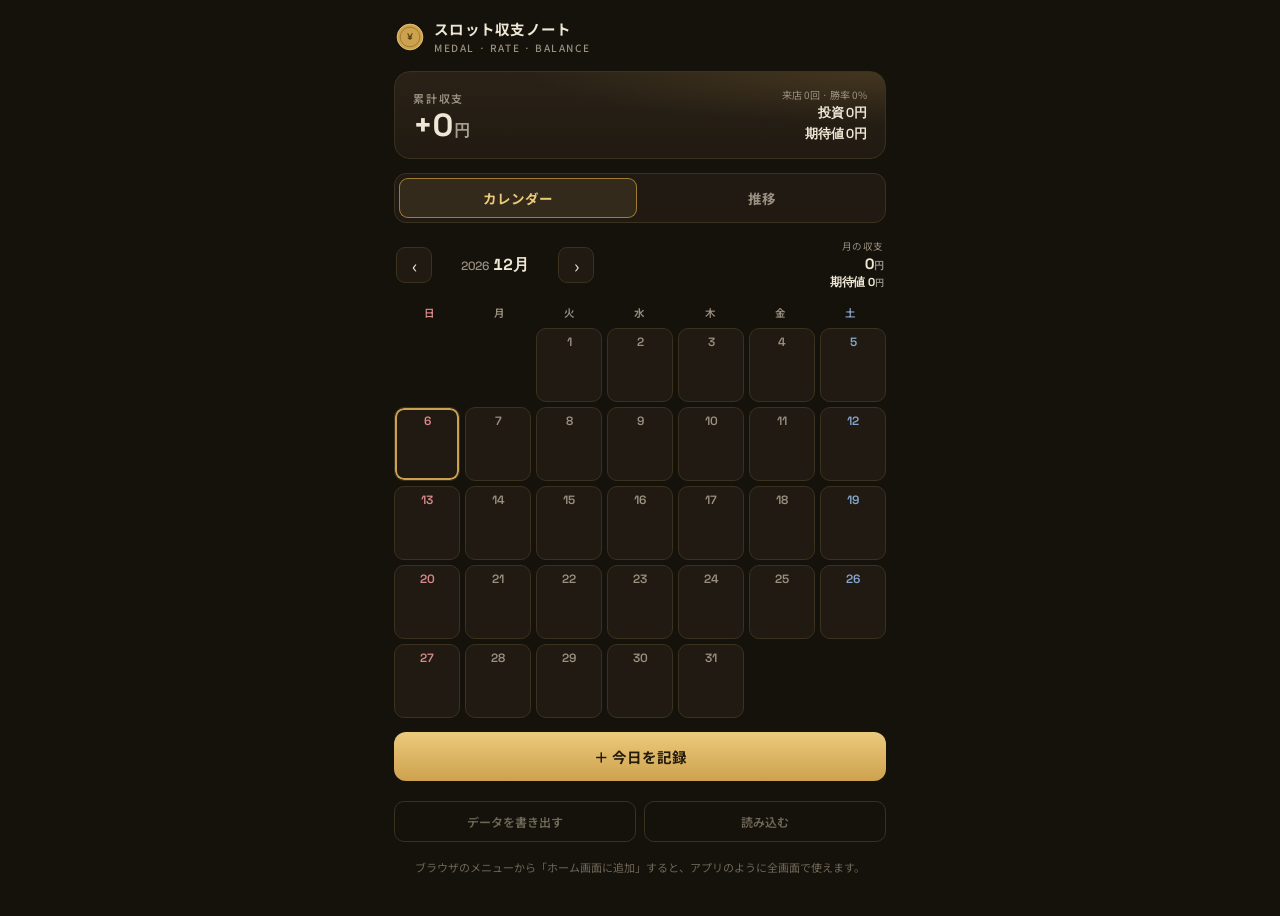
==== commit 383b6dfa: "記録ごとに期待値を入力できるようにし、累計・月別の期待値を表示 メモとは別欄で期待値（参考値、収支計算には含めない）を入力できるようにし、 ヒーロー部分の累計期待値、カレンダーの月の期待値、推移グラフ" ====
--- a/index.html
+++ b/index.html
@@ -68,7 +68,8 @@
 .mnav .nav{ display:flex; align-items:center; gap:4px; }
 .mnav .navbtn{ width:36px; height:36px; border-radius:9px; border:1px solid var(--line); background:var(--panel); color:var(--ink); font-size:18px; cursor:pointer; display:flex; align-items:center; justify-content:center; }
 .mnav .navbtn:active{ background:var(--raised); }
-.mnav .ym{ font-size:16px; font-weight:700; min-width:118px; text-align:center; }
+.mnav .ym{ font-size:16px; font-weight:700; min-width:118px; text-align:center; cursor:pointer; border-radius:8px; padding:4px 6px; }
+.mnav .ym:active{ background:var(--panel); }
 .mnav .ym .yy{ font-size:12px; color:var(--ink-dim); font-weight:500; margin-right:5px; }
 .mnav .msum{ text-align:right; }
 .mnav .msum .k{ font-size:9.5px; color:var(--ink-dim); letter-spacing:0.06em; }
@@ -128,6 +129,16 @@
 .mhead .x{ width:34px; height:34px; border-radius:9px; border:1px solid var(--line); background:transparent; color:var(--ink-dim); font-size:19px; cursor:pointer; }
 .mhead .x:active{ background:var(--panel); }
 
+.ypnav{ display:flex; align-items:center; justify-content:center; gap:14px; margin-bottom:14px; }
+.ypnav .yy{ font-size:18px; font-weight:700; min-width:70px; text-align:center; }
+.ypgrid{ display:grid; grid-template-columns:repeat(3,1fr); gap:8px; margin-bottom:6px; }
+.ypcell{ background:var(--panel); border:1px solid var(--line); border-radius:11px; padding:10px 6px; text-align:center; cursor:pointer; color:var(--ink); }
+.ypcell:active{ background:var(--raised); }
+.ypcell.cur{ box-shadow:inset 0 0 0 2px var(--gold); }
+.ypcell .m{ font-size:13px; font-weight:700; color:var(--ink); }
+.ypcell .p{ font-size:10.5px; font-weight:600; margin-top:4px; font-variant-numeric:tabular-nums; }
+.ypcell .p.is-flat{ color:var(--ink-faint); }
+
 .daylist{ display:flex; flex-direction:column; gap:7px; margin-bottom:14px; }
 .di{ display:flex; align-items:center; gap:11px; background:var(--panel); border:1px solid var(--line); border-radius:11px; padding:10px 13px; }
 .di.editing{ border-color:var(--gold); box-shadow:0 0 0 2px rgba(205,162,78,0.14); }
@@ -137,6 +148,7 @@
 .di .shop .rl{ font-size:10px; color:var(--ink-faint); font-weight:500; }
 .di .sub{ font-size:10.5px; color:var(--ink-dim); margin-top:2px; font-variant-numeric:tabular-nums; }
 .di .sub b{ color:var(--ink); }
+.di .memo-line{ font-size:11px; color:var(--ink-dim); margin-top:5px; white-space:pre-wrap; line-height:1.5; word-break:break-word; }
 .di .amt{ font-size:15px; font-weight:700; flex:none; }
 .di .del{ width:30px; height:30px; border-radius:7px; border:1px solid var(--line); background:transparent; color:var(--ink-faint); font-size:15px; cursor:pointer; flex:none; }
 .di .del:active{ background:var(--panel); }
@@ -150,6 +162,7 @@
 .inp::placeholder{ color:var(--ink-faint); font-weight:500; }
 .inp:focus{ border-color:var(--gold); box-shadow:0 0 0 3px rgba(205,162,78,0.14); }
 .inp.text{ font-family:'Noto Sans JP',sans-serif; font-size:16px; }
+.inp.memo{ min-height:60px; resize:vertical; line-height:1.5; }
 .suffix{ position:relative; }
 .suffix .s{ position:absolute; right:12px; top:50%; transform:translateY(-50%); font-size:12px; color:var(--ink-faint); pointer-events:none; font-weight:500; }
 .suffix .inp{ padding-right:32px; }
@@ -255,7 +268,7 @@
   form: null
 };
 function blankForm(date, per100){
-  return { id:null, date:date, shop:"", startMedals:"", cashIn:"", cashOutMedals:"", saveMedals:"", per100:per100, customRate:"" };
+  return { id:null, date:date, shop:"", memo:"", expectedValue:"", startMedals:"", cashIn:"", cashOutMedals:"", saveMedals:"", per100:per100, customRate:"" };
 }
 
 // ===== 集計 =====
@@ -263,11 +276,11 @@
   var m={}; state.sessions.forEach(function(s){ (m[s.date]=m[s.date]||[]).push(s); }); return m;
 }
 function computeStats(){
-  var profit=0, cash=0, dayMap={};
-  state.sessions.forEach(function(s){ var p=sessionProfit(s); profit+=p; cash+=Number(s.cashIn||0); dayMap[s.date]=(dayMap[s.date]||0)+p; });
+  var profit=0, cash=0, ev=0, dayMap={};
+  state.sessions.forEach(function(s){ var p=sessionProfit(s); profit+=p; cash+=Number(s.cashIn||0); ev+=Number(s.expectedValue||0); dayMap[s.date]=(dayMap[s.date]||0)+p; });
   var days=Object.keys(dayMap).map(function(k){ return dayMap[k]; });
   var wins=days.filter(function(v){ return v>0; }).length;
-  return { profit:profit, cash:cash, played:days.length, wins:wins, winRate:days.length?Math.round(wins/days.length*100):0 };
+  return { profit:profit, cash:cash, ev:ev, played:days.length, wins:wins, winRate:days.length?Math.round(wins/days.length*100):0 };
 }
 
 // ===== フォーム計算 =====
@@ -295,6 +308,7 @@
     + '</div><div class="side">'
     + '<div class="k">来店 '+st.played+'回 · 勝率 '+st.winRate+'%</div>'
     + '<div class="v num">投資 '+yen(st.cash)+'円</div>'
+    + '<div class="v num '+cls(st.ev)+'" style="margin-top:3px">期待値 '+signedYen(st.ev)+'円</div>'
     + '</div></div>';
   // タブ
   h += '<div class="tabs">'
@@ -309,16 +323,17 @@
 function renderCalendar(){
   var bd=byDate(), cells=buildCalendar(state.viewYear, state.viewMonth);
   var prefix=state.viewYear+"-"+pad(state.viewMonth+1);
-  var monthProfit=0;
-  state.sessions.forEach(function(s){ if(s.date && s.date.indexOf(prefix)===0) monthProfit+=sessionProfit(s); });
+  var monthProfit=0, monthEv=0;
+  state.sessions.forEach(function(s){ if(s.date && s.date.indexOf(prefix)===0){ monthProfit+=sessionProfit(s); monthEv+=Number(s.expectedValue||0); } });
   var today=todayStr();
 
   var h='<div class="mnav"><div class="nav">'
     + '<button class="navbtn" data-act="prev">‹</button>'
-    + '<div class="ym num"><span class="yy">'+state.viewYear+'</span>'+(state.viewMonth+1)+'月</div>'
+    + '<div class="ym num" data-act="yearpick"><span class="yy">'+state.viewYear+'</span>'+(state.viewMonth+1)+'月</div>'
     + '<button class="navbtn" data-act="next">›</button>'
     + '</div><div class="msum"><div class="k">月の収支</div>'
     + '<div class="v num '+cls(monthProfit)+'">'+signedYen(monthProfit)+'<span style="font-size:10px;opacity:.6">円</span></div>'
+    + '<div class="v num '+cls(monthEv)+'" style="font-size:11.5px;margin-top:2px">期待値 '+signedYen(monthEv)+'<span style="font-size:9px;opacity:.6">円</span></div>'
     + '</div></div>';
 
   h+='<div class="wd">';
@@ -354,7 +369,11 @@
     + '<div class="stat"><div class="k">勝率</div><div class="v num">'+st.winRate+'<span class="u">%</span></div></div>'
     + '<div class="stat"><div class="k">投資</div><div class="v num" style="font-size:13px">'+yen(st.cash)+'</div></div>'
     + '</div>';
-  h+='<div class="card"><h3>累計収支の推移</h3><div id="trendChart"></div></div>';
+  h+='<div class="card"><h3>累計収支の推移</h3><div id="trendChart"></div>'
+    + '<div style="display:flex;gap:14px;margin-top:10px;font-size:11px;color:var(--ink-dim)">'
+    + '<span><span style="display:inline-block;width:8px;height:8px;border-radius:50%;background:var(--ink);margin-right:5px"></span>収支</span>'
+    + '<span><span style="display:inline-block;width:8px;height:8px;border-radius:50%;background:var(--gold-bri);margin-right:5px"></span>期待値</span>'
+    + '</div></div>';
   h+='<div class="card"><h3>月別の収支</h3><div id="monthlyChart"></div></div>';
   return h;
 }
@@ -364,23 +383,29 @@
   // 累計推移
   var sorted = state.sessions.slice().sort(function(a,b){ return a.date<b.date?-1:a.date>b.date?1:a.id-b.id; });
   var cum=0, pts=sorted.map(function(s){ cum+=sessionProfit(s); return cum; });
+  var cumE=0, evPts=sorted.map(function(s){ cumE+=Number(s.expectedValue||0); return cumE; });
   var tc=document.getElementById("trendChart");
   if(pts.length<1){ tc.innerHTML='<div class="blank">記録するとここに推移が表示されます</div>'; }
   else{
-    var W=480,H=150,padX=8,padY=14, data=pts.length===1?[0,pts[0]]:pts;
-    var min=Math.min.apply(null,[0].concat(data)), max=Math.max.apply(null,[0].concat(data)), span=(max-min)||1;
+    var W=480,H=150,padX=8,padY=14;
+    var data=pts.length===1?[0,pts[0]]:pts;
+    var dataE=evPts.length===1?[0,evPts[0]]:evPts;
+    var min=Math.min.apply(null,[0].concat(data,dataE)), max=Math.max.apply(null,[0].concat(data,dataE)), span=(max-min)||1;
     var X=function(i){ return padX+(i/((data.length-1)||1))*(W-padX*2); };
     var Y=function(v){ return padY+(1-(v-min)/span)*(H-padY*2); };
-    var zeroY=Y(0), line="";
+    var zeroY=Y(0), line="", lineE="";
     data.forEach(function(v,i){ line+=(i===0?"M":"L")+X(i).toFixed(1)+","+Y(v).toFixed(1)+" "; });
+    dataE.forEach(function(v,i){ lineE+=(i===0?"M":"L")+X(i).toFixed(1)+","+Y(v).toFixed(1)+" "; });
     var area=line+"L"+X(data.length-1).toFixed(1)+","+zeroY.toFixed(1)+" L"+X(0).toFixed(1)+","+zeroY.toFixed(1)+" Z";
     var pos=data[data.length-1]>=0, col=pos?"var(--plus)":"var(--minus)";
+    var hasEv = evPts.some(function(v){ return v!==0; });
     tc.innerHTML='<svg class="chart" viewBox="0 0 '+W+' '+H+'" preserveAspectRatio="none" style="height:150px">'
       + '<defs><linearGradient id="tg" x1="0" y1="0" x2="0" y2="1">'
       + '<stop offset="0%" stop-color="'+col+'" stop-opacity="0.28"/><stop offset="100%" stop-color="'+col+'" stop-opacity="0"/></linearGradient></defs>'
       + '<line x1="'+padX+'" y1="'+zeroY+'" x2="'+(W-padX)+'" y2="'+zeroY+'" stroke="var(--line)" stroke-width="1" stroke-dasharray="3 3" vector-effect="non-scaling-stroke"/>'
       + '<path d="'+area+'" fill="url(#tg)"/>'
       + '<path d="'+line+'" fill="none" stroke="'+col+'" stroke-width="2.5" stroke-linejoin="round" stroke-linecap="round" vector-effect="non-scaling-stroke"/>'
+      + (hasEv?'<path d="'+lineE+'" fill="none" stroke="var(--gold-bri)" stroke-width="2" stroke-dasharray="5 4" stroke-linejoin="round" stroke-linecap="round" vector-effect="non-scaling-stroke"/>':'')
       + '</svg>';
   }
   // 月別
@@ -415,6 +440,30 @@
 }
 function closeModal(){ state.selectedDate=null; modalRoot.innerHTML=""; }
 
+function openYearPicker(){ state.ypYear=state.viewYear; renderYearPicker(); }
+function renderYearPicker(){
+  var y=state.ypYear, monthProfit=[];
+  for(var m=0;m<12;m++){
+    var prefix=y+"-"+pad(m+1), p=0;
+    state.sessions.forEach(function(s){ if(s.date && s.date.indexOf(prefix)===0) p+=sessionProfit(s); });
+    monthProfit.push(p);
+  }
+  var h='<div class="modal-bg" data-act="yp-bg"><div class="modal" data-stop="1">';
+  h+='<div class="mhead"><div class="dt num">月を選ぶ</div><button class="x" data-act="yp-close">×</button></div>';
+  h+='<div class="ypnav"><button class="navbtn" data-act="yp-prev">‹</button><div class="yy num">'+y+'</div><button class="navbtn" data-act="yp-next">›</button></div>';
+  h+='<div class="ypgrid">';
+  for(var i=0;i<12;i++){
+    var p2=monthProfit[i], cur=(y===state.viewYear&&i===state.viewMonth);
+    h+='<button class="ypcell'+(cur?" cur":"")+'" data-act="yp-month" data-m="'+i+'">'
+      + '<div class="m">'+(i+1)+'月</div>'
+      + '<div class="p '+cls(p2)+'">'+(p2?signedYen(p2):"—")+'</div>'
+      + '</button>';
+  }
+  h+='</div></div></div>';
+  modalRoot.innerHTML=h;
+}
+function closeYearPicker(){ modalRoot.innerHTML=""; }
+
 function renderModal(){
   var date=state.selectedDate;
   var bd=byDate(), list=bd[date]||[], dayP=0;
@@ -448,7 +497,10 @@
       + '<div class="sub">差引 <b class="'+cls(diff)+'">'+(diff>=0?"+":"−")+yen(Math.abs(diff))+'枚</b>'
       + (Number(s.saveMedals)>0?' · 貯玉 <b>'+yen(s.saveMedals)+'枚</b>':'')
       + (Number(s.cashIn)>0?' · 現金 <b>'+yen(s.cashIn)+'円</b>':'')
-      + '</div></div>'
+      + (Number(s.expectedValue)?' · 期待値 <b class="'+cls(Number(s.expectedValue))+'">'+signedYen(Number(s.expectedValue))+'円</b>':'')
+      + '</div>'
+      + (s.memo?'<div class="memo-line">'+esc(s.memo)+'</div>':'')
+      + '</div>'
       + '<div class="amt num '+cls(p)+'">'+signedYen(p)+'</div>'
       + '<button class="del" data-act="del" data-id="'+s.id+'">×</button>'
       + '</div>';
@@ -472,6 +524,9 @@
   var h='<div class="fhead">'+headTxt+'</div>'
     + '<div class="row"><div class="field"><label>店名・機種（任意）</label>'
     + '<input class="inp text" type="text" placeholder="例：◯◯ホール" value="'+esc(f.shop)+'" data-field="shop"></div></div>'
+    + '<div class="row"><div class="field"><label>メモ（任意）</label>'
+    + '<textarea class="inp text memo" placeholder="立ち回りや設定推測、台番号など" data-field="memo">'+esc(f.memo)+'</textarea></div></div>'
+    + '<div class="row"><div class="field"><label>期待値（任意）</label><div class="suffix"><input class="inp" type="number" inputmode="numeric" placeholder="0" value="'+esc(f.expectedValue)+'" data-field="expectedValue"><span class="s">円</span></div></div></div>'
     + '<div class="row">'
     + '<div class="field"><label>開始持ち玉（下ろした貯玉）</label><div class="suffix"><input class="inp" type="number" inputmode="numeric" placeholder="0" value="'+esc(f.startMedals)+'" data-field="startMedals"><span class="s">枚</span></div></div>'
     + '<div class="field"><label>追加の現金投資</label><div class="suffix"><input class="inp" type="number" inputmode="numeric" placeholder="0" value="'+esc(f.cashIn)+'" data-field="cashIn"><span class="s">円</span></div></div>'
@@ -524,7 +579,8 @@
   var p=activePer100(); var f=state.form;
   if(p<=0){ toast("交換率を入力してください"); return; }
   if(f.cashOutMedals===""&&f.saveMedals===""&&f.startMedals===""&&f.cashIn===""){ toast("枚数か金額を入力してください"); return; }
-  var rec={ id:f.id||Date.now(), date:f.date, shop:(f.shop||"").trim(),
+  var rec={ id:f.id||Date.now(), date:f.date, shop:(f.shop||"").trim(), memo:(f.memo||"").trim(),
+    expectedValue:Number(f.expectedValue||0),
     startMedals:Number(f.startMedals||0), cashIn:Number(f.cashIn||0),
     cashOutMedals:Number(f.cashOutMedals||0), saveMedals:Number(f.saveMedals||0), per100:p };
   if(f.id){ state.sessions=state.sessions.map(function(s){ return s.id===f.id?rec:s; }); }
@@ -538,7 +594,8 @@
   var s=state.sessions.filter(function(x){ return x.id===id; })[0]; if(!s) return;
   var isPreset=RATE_PRESETS.some(function(r){ return r.per100===s.per100; });
   var legacy=s.cashOutMedals===undefined&&s.saveMedals===undefined&&s.endMedals!==undefined;
-  state.form={ id:s.id, date:s.date, shop:s.shop||"",
+  state.form={ id:s.id, date:s.date, shop:s.shop||"", memo:s.memo||"",
+    expectedValue:String(s.expectedValue||""),
     startMedals:String(s.startMedals||""), cashIn:String(s.cashIn||""),
     cashOutMedals:String(legacy?(s.endMedals||""):(s.cashOutMedals||"")),
     saveMedals:String(legacy?"":(s.saveMedals||"")),
@@ -586,6 +643,7 @@
   else if(act==="prev"){ if(--state.viewMonth<0){ state.viewMonth=11; state.viewYear--; } render(); }
   else if(act==="next"){ if(++state.viewMonth>11){ state.viewMonth=0; state.viewYear++; } render(); }
   else if(act==="day"){ openDay(t.getAttribute("data-date")); }
+  else if(act==="yearpick"){ openYearPicker(); }
   else if(act==="today"){ state.viewYear=now.getFullYear(); state.viewMonth=now.getMonth(); render(); openDay(todayStr()); }
   else if(act==="export"){ exportData(); }
   else if(act==="import"){ document.getElementById("importer").click(); }
@@ -598,6 +656,11 @@
     var act=t.getAttribute("data-act");
     if(act==="close"){ closeModal(); }
     else if(act==="bg" && e.target===t){ closeModal(); }
+    else if(act==="yp-close"){ closeYearPicker(); }
+    else if(act==="yp-bg" && e.target===t){ closeYearPicker(); }
+    else if(act==="yp-prev"){ state.ypYear--; renderYearPicker(); }
+    else if(act==="yp-next"){ state.ypYear++; renderYearPicker(); }
+    else if(act==="yp-month"){ state.viewYear=state.ypYear; state.viewMonth=Number(t.getAttribute("data-m")); closeYearPicker(); render(); }
     else if(act==="rate"){ setRate(Number(t.getAttribute("data-rate"))); }
     else if(act==="rate-custom"){ setRate("custom"); var ci=t.querySelector("input"); if(ci) ci.focus(); }
     else if(act==="save"){ doSave(); }
